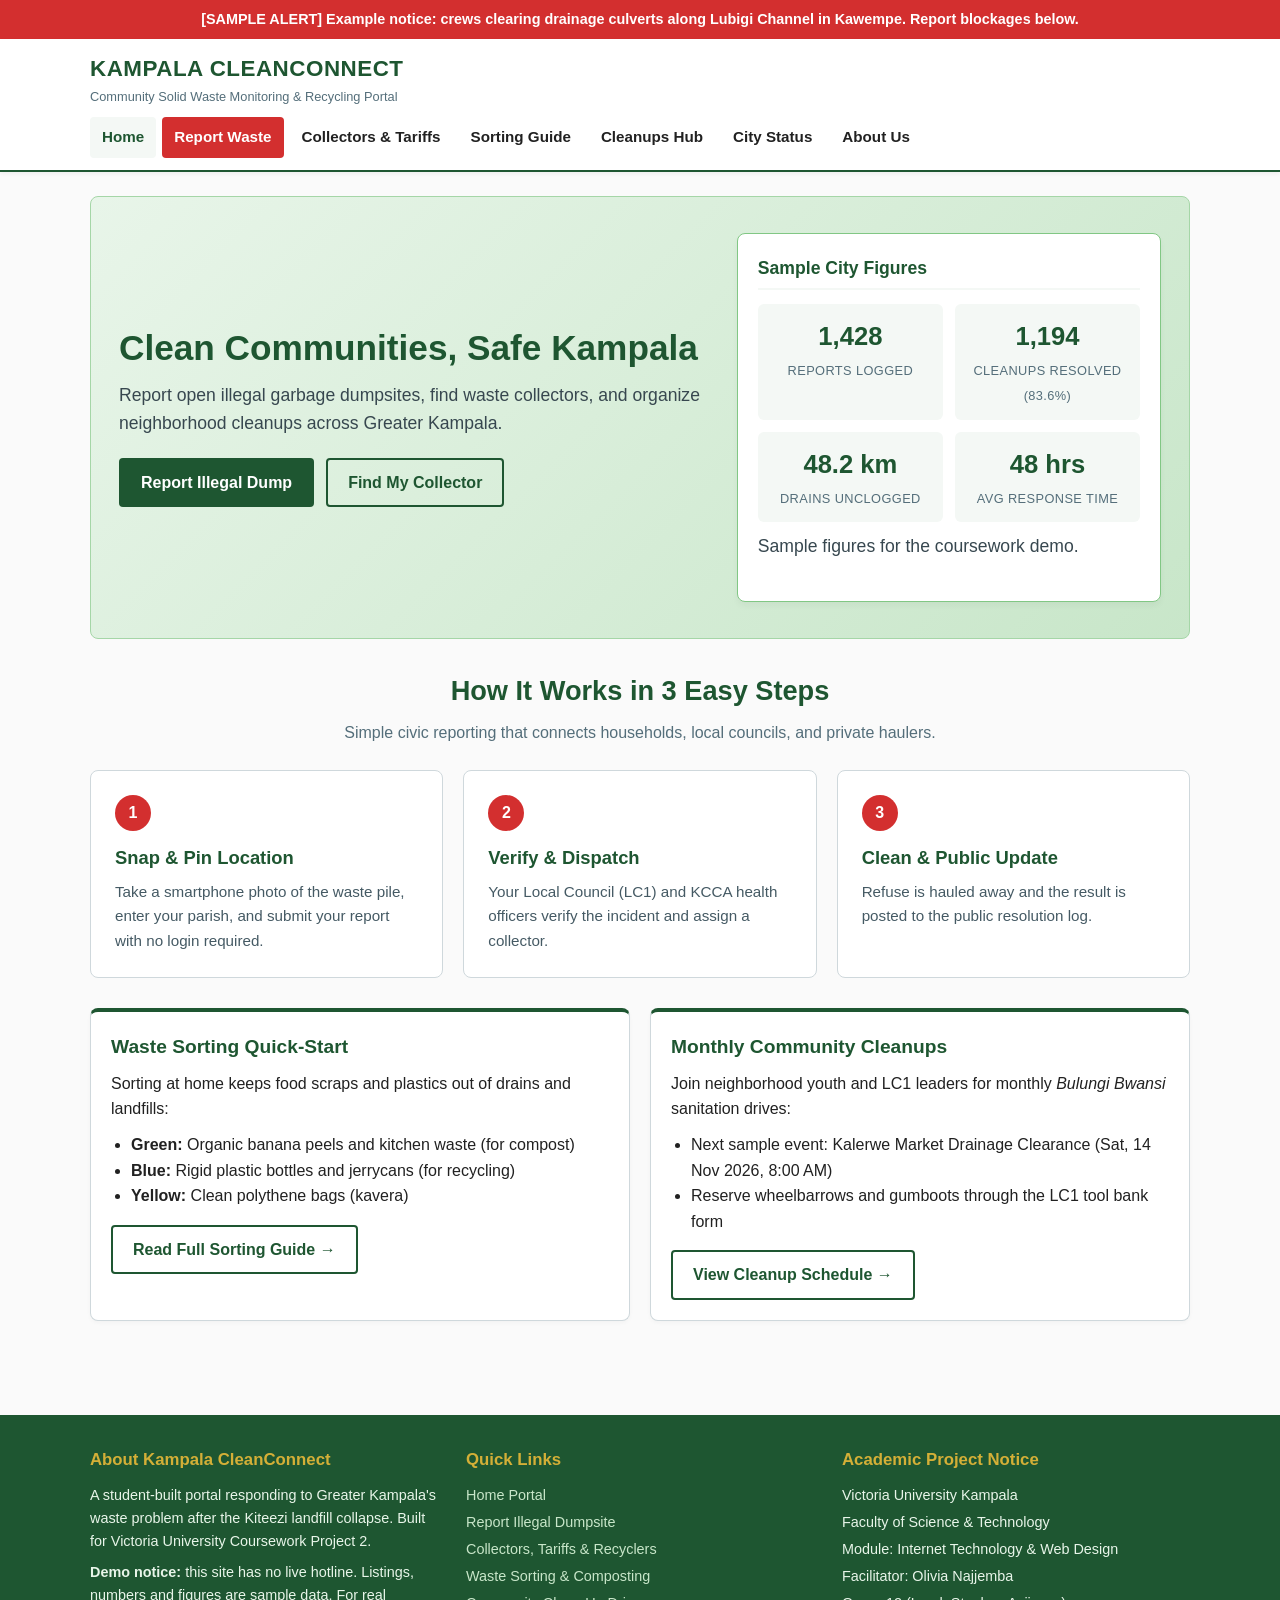
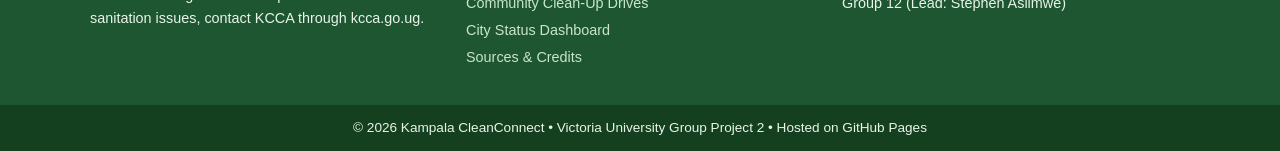
==== index.html @ 16b4427a "Initial commit for Kampala CleanConnect portal" ====
<!DOCTYPE html>
<html lang="en">
<head>
  <meta charset="UTF-8">
  <meta name="viewport" content="width=device-width, initial-scale=1.0">
  <meta name="description" content="Report illegal dumpsites, find waste collectors and join cleanups in Greater Kampala.">
  <title>Home | Kampala CleanConnect</title>
  <link rel="icon" href="data:,">
  <link rel="stylesheet" href="style.css">
</head>
<body>

  <a class="skip-link" href="#main">Skip to main content</a>

  <!-- Demo Notice Strip (Member 1: Stephen Asiimwe) -->
  <div class="alert-bar">
    [SAMPLE ALERT] Example notice: crews clearing drainage culverts along Lubigi Channel in Kawempe. Report blockages below.
  </div>

  <!-- Global Header & Navigation (Members 1 & 12: Stephen Asiimwe & Brian Ochieng) -->
  <header>
    <div class="header-container">
      <a href="index.html" class="brand">
        <span class="brand-title">KAMPALA CLEANCONNECT</span>
        <span class="brand-sub">Community Solid Waste Monitoring &amp; Recycling Portal</span>
      </a>
      <input type="checkbox" id="nav-toggle" class="nav-toggle">
      <label for="nav-toggle" class="nav-btn">&#9776; Menu</label>
      <nav aria-label="Main navigation">
        <ul>
          <li><a href="index.html" class="active" aria-current="page">Home</a></li>
          <li><a href="report.html" class="btn-report">Report Waste</a></li>
          <li><a href="directory.html">Collectors &amp; Tariffs</a></li>
          <li><a href="guide.html">Sorting Guide</a></li>
          <li><a href="cleanups.html">Cleanups Hub</a></li>
          <li><a href="dashboard.html">City Status</a></li>
          <li><a href="about.html">About Us</a></li>
        </ul>
      </nav>
    </div>
  </header>

  <main id="main" class="container">

    <!-- Hero Section (Member 1: Stephen Asiimwe) -->
    <section class="hero">
      <div>
        <h1>Clean Communities, Safe Kampala</h1>
        <p>Report open illegal garbage dumpsites, find waste collectors, and organize neighborhood cleanups across Greater Kampala.</p>
        <div class="hero-actions">
          <a href="report.html" class="btn btn-primary">Report Illegal Dump</a>
          <a href="directory.html" class="btn btn-outline">Find My Collector</a>
        </div>
      </div>
      <!-- Sample Telemetry Card (Member 12: Brian Ochieng) -->
      <div class="telemetry-card">
        <h2>Sample City Figures</h2>
        <div class="stat-grid">
          <div class="stat-box">
            <span class="stat-num">1,428</span>
            <span class="stat-label">Reports Logged</span>
          </div>
          <div class="stat-box">
            <span class="stat-num">1,194</span>
            <span class="stat-label">Cleanups Resolved (83.6%)</span>
          </div>
          <div class="stat-box">
            <span class="stat-num">48.2 km</span>
            <span class="stat-label">Drains Unclogged</span>
          </div>
          <div class="stat-box">
            <span class="stat-num">48 hrs</span>
            <span class="stat-label">Avg Response Time</span>
          </div>
        </div>
        <p class="sample-note">Sample figures for the coursework demo.</p>
      </div>
    </section>

    <!-- 3-Step Process Row (Member 2: Brenda Nakato) -->
    <section class="steps-section">
      <h2 class="section-title">How It Works in 3 Easy Steps</h2>
      <p class="section-sub">Simple civic reporting that connects households, local councils, and private haulers.</p>
      <div class="step-cards">
        <div class="step-card">
          <span class="step-num">1</span>
          <h3>Snap &amp; Pin Location</h3>
          <p>Take a smartphone photo of the waste pile, enter your parish, and submit your report with no login required.</p>
        </div>
        <div class="step-card">
          <span class="step-num">2</span>
          <h3>Verify &amp; Dispatch</h3>
          <p>Your Local Council (LC1) and KCCA health officers verify the incident and assign a collector.</p>
        </div>
        <div class="step-card">
          <span class="step-num">3</span>
          <h3>Clean &amp; Public Update</h3>
          <p>Refuse is hauled away and the result is posted to the public resolution log.</p>
        </div>
      </div>
    </section>

    <!-- Highlight Cards (CI-04: Stephen Asiimwe, CI-05: Brenda Nakato) -->
    <section class="highlight-grid">
      <div class="info-card">
        <h3>Waste Sorting Quick-Start</h3>
        <p>Sorting at home keeps food scraps and plastics out of drains and landfills:</p>
        <ul class="plain-list">
          <li><strong>Green:</strong> Organic banana peels and kitchen waste (for compost)</li>
          <li><strong>Blue:</strong> Rigid plastic bottles and jerrycans (for recycling)</li>
          <li><strong>Yellow:</strong> Clean polythene bags (kavera)</li>
        </ul>
        <a href="guide.html" class="btn btn-outline">Read Full Sorting Guide &rarr;</a>
      </div>
      <div class="info-card">
        <h3>Monthly Community Cleanups</h3>
        <p>Join neighborhood youth and LC1 leaders for monthly <em>Bulungi Bwansi</em> sanitation drives:</p>
        <ul class="plain-list">
          <li>Next sample event: Kalerwe Market Drainage Clearance (Sat, 14 Nov 2026, 8:00 AM)</li>
          <li>Reserve wheelbarrows and gumboots through the LC1 tool bank form</li>
        </ul>
        <a href="cleanups.html" class="btn btn-outline">View Cleanup Schedule &rarr;</a>
      </div>
    </section>
  </main>

  <!-- Global Footer (Member 12: Brian Ochieng) -->
  <footer>
    <div class="footer-container">
      <div class="footer-col">
        <h4>About Kampala CleanConnect</h4>
        <p>A student-built portal responding to Greater Kampala's waste problem after the Kiteezi landfill collapse. Built for Victoria University Coursework Project 2.</p>
        <p class="footer-note"><strong>Demo notice:</strong> this site has no live hotline. Listings, numbers and figures are sample data. For real sanitation issues, contact KCCA through kcca.go.ug.</p>
      </div>
      <div class="footer-col">
        <h4>Quick Links</h4>
        <ul>
          <li><a href="index.html">Home Portal</a></li>
          <li><a href="report.html">Report Illegal Dumpsite</a></li>
          <li><a href="directory.html">Collectors, Tariffs &amp; Recyclers</a></li>
          <li><a href="guide.html">Waste Sorting &amp; Composting</a></li>
          <li><a href="cleanups.html">Community Clean-Up Drives</a></li>
          <li><a href="dashboard.html">City Status Dashboard</a></li>
          <li><a href="about.html#sources">Sources &amp; Credits</a></li>
        </ul>
      </div>
      <div class="footer-col">
        <h4>Academic Project Notice</h4>
        <p>Victoria University Kampala</p>
        <p>Faculty of Science &amp; Technology</p>
        <p>Module: Internet Technology &amp; Web Design</p>
        <p>Facilitator: Olivia Najjemba</p>
        <p>Group 12 (Lead: Stephen Asiimwe)</p>
      </div>
    </div>
    <div class="footer-bottom">
      &copy; 2026 Kampala CleanConnect &bull; Victoria University Group Project 2 &bull; Hosted on GitHub Pages
    </div>
  </footer>

</body>
</html>
---- style.css ----
/* 
   Kampala CleanConnect - Hand-Coded CSS3 Stylesheet
   Module: Internet Technology & Web Design (Project 2)
   Victoria University Kampala - Facilitator: Olivia Najjemba
   Hand-coded by Group 12 (Lead: Stephen Asiimwe)
*/

:root {
  --primary: #1E5631;       /* Deep Forest Green */
  --primary-light: #2E7D32; /* Emerald Green */
  --accent: #D4AF37;        /* Gold Accent */
  --alert: #D32F2F;         /* Warning Red */
  --bg-light: #F4F8F5;      /* Subtle Mint Background */
  --text-dark: #212121;     /* Charcoal Ink */
  --text-muted: #546E7A;    /* Slate Gray */
  --white: #FFFFFF;
  --border: #CFD8DC;
  --max-w: 1140px;
}

* {
  box-sizing: border-box;
  margin: 0;
  padding: 0;
}

body {
  font-family: Calibri, 'Segoe UI', Arial, sans-serif;
  line-height: 1.6;
  color: var(--text-dark);
  background-color: #FAFAFA;
}

a { color: var(--primary-light); }

/* Skip link for keyboard users (Member 9: Ronald - Accessibility Lead) */
.skip-link {
  position: absolute;
  left: -999px;
  top: 0;
  background: var(--primary);
  color: var(--white);
  padding: 8px 14px;
  z-index: 200;
}
.skip-link:focus { left: 0; }

/* Global Alert Bar (Member 1: Stephen Asiimwe) */
.alert-bar {
  background-color: var(--alert);
  color: var(--white);
  padding: 8px 16px;
  font-size: 0.9rem;
  font-weight: bold;
  text-align: center;
}

/* Global Header & Nav (Member 1 & 12: Stephen & Brian) */
header {
  background-color: var(--white);
  border-bottom: 2px solid var(--primary);
  position: sticky;
  top: 0;
  z-index: 100;
  box-shadow: 0 2px 4px rgba(0,0,0,0.05);
}

.header-container {
  max-width: var(--max-w);
  margin: 0 auto;
  padding: 12px 20px;
  display: flex;
  flex-wrap: wrap;
  justify-content: space-between;
  align-items: center;
  gap: 10px;
}

.brand { text-decoration: none; }

.brand-title {
  display: block;
  font-size: 1.4rem;
  font-weight: bold;
  color: var(--primary);
  letter-spacing: 0.5px;
}

.brand-sub {
  display: block;
  font-size: 0.8rem;
  color: var(--text-muted);
}

nav ul {
  list-style: none;
  display: flex;
  flex-wrap: wrap;
  gap: 6px;
}

nav a {
  display: block;
  padding: 8px 12px;
  color: var(--text-dark);
  text-decoration: none;
  font-weight: bold;
  font-size: 0.95rem;
  border-radius: 4px;
}

nav a:hover, nav a.active {
  background-color: var(--bg-light);
  color: var(--primary);
}

.btn-report {
  background-color: var(--alert);
  color: var(--white);
}

.btn-report:hover {
  background-color: #B71C1C;
  color: var(--white);
}

/* CSS-only mobile menu (hamburger) */
.nav-toggle {
  position: absolute;
  opacity: 0;
  pointer-events: none;
}

.nav-btn {
  display: none;
  cursor: pointer;
  border: 2px solid var(--primary);
  color: var(--primary);
  font-weight: bold;
  padding: 6px 12px;
  border-radius: 4px;
}

.nav-toggle:focus + .nav-btn { outline: 3px solid var(--accent); }

.container {
  max-width: var(--max-w);
  margin: 0 auto;
  padding: 24px 20px;
}

/* Breadcrumb trail on inner pages */
.breadcrumb ol {
  list-style: none;
  display: flex;
  flex-wrap: wrap;
  gap: 8px;
  font-size: 0.9rem;
  margin-bottom: 16px;
  color: var(--text-muted);
}

.breadcrumb li + li::before {
  content: "\203A";
  margin-right: 8px;
}

/* Hero Section (Member 1: Stephen Asiimwe) */
.hero {
  background: linear-gradient(135deg, #E8F5E9 0%, #C8E6C9 100%);
  border: 1px solid #A5D6A7;
  border-radius: 8px;
  padding: 36px 28px;
  margin-bottom: 30px;
  display: grid;
  grid-template-columns: 1.4fr 1fr;
  gap: 24px;
  align-items: center;
}

.hero h1 {
  font-size: 2.2rem;
  color: var(--primary);
  line-height: 1.2;
  margin-bottom: 12px;
}

.hero p {
  font-size: 1.1rem;
  margin-bottom: 20px;
  color: #37474F;
}

.hero-actions {
  display: flex;
  flex-wrap: wrap;
  gap: 12px;
}

.btn {
  display: inline-block;
  padding: 10px 20px;
  border-radius: 4px;
  font-weight: bold;
  font-size: 1rem;
  text-decoration: none;
  cursor: pointer;
  border: 2px solid transparent;
  transition: all 0.2s;
}

.btn-primary {
  background-color: var(--primary);
  color: var(--white);
}

.btn-primary:hover { background-color: var(--primary-light); }

.btn-outline {
  background-color: transparent;
  color: var(--primary);
  border-color: var(--primary);
}

.btn-outline:hover {
  background-color: var(--primary);
  color: var(--white);
}

.btn-alert {
  background-color: var(--alert);
  color: var(--white);
  padding: 12px 28px;
}

.btn-alert:hover { background-color: #B71C1C; }

.btn-small { padding: 6px 12px; font-size: 0.85rem; }
.btn-block { width: 100%; }

/* Sample Telemetry Card (Member 12: Brian Ochieng) */
.telemetry-card {
  background-color: var(--white);
  border: 1px solid #81C784;
  border-radius: 8px;
  padding: 20px;
  box-shadow: 0 4px 6px rgba(0,0,0,0.04);
}

.telemetry-card h2 {
  color: var(--primary);
  font-size: 1.1rem;
  margin-bottom: 14px;
  border-bottom: 2px solid var(--bg-light);
  padding-bottom: 6px;
}

.sample-note {
  font-size: 0.8rem;
  color: var(--text-muted);
  margin-top: 10px;
}

.stat-grid {
  display: grid;
  grid-template-columns: 1fr 1fr;
  gap: 12px;
}

.stat-grid-4 {
  grid-template-columns: repeat(4, 1fr);
  margin-bottom: 30px;
}

.stat-box {
  background-color: var(--bg-light);
  padding: 12px;
  border-radius: 6px;
  text-align: center;
}

.stat-white {
  background-color: var(--white);
  border: 1px solid var(--border);
  padding: 20px;
}

.stat-num {
  display: block;
  font-size: 1.6rem;
  font-weight: bold;
  color: var(--primary);
}

.stat-green { color: var(--primary-light); }
.stat-red { color: var(--alert); }
.stat-blue { color: #1565C0; }

.stat-label {
  font-size: 0.8rem;
  color: var(--text-muted);
  text-transform: uppercase;
  letter-spacing: 0.4px;
}

/* 3-Step Process (Member 2: Brenda Nakato) */
.steps-section {
  margin-bottom: 30px;
  text-align: center;
}

.section-title {
  font-size: 1.7rem;
  color: var(--primary);
  margin-bottom: 8px;
}

.section-sub {
  color: var(--text-muted);
  margin-bottom: 24px;
}

.sub-title {
  font-size: 1.25rem;
  color: var(--primary);
  margin: 24px 0 12px;
}

.step-cards {
  display: grid;
  grid-template-columns: repeat(3, 1fr);
  gap: 20px;
  text-align: left;
}

.step-card {
  background-color: var(--white);
  border: 1px solid var(--border);
  border-radius: 8px;
  padding: 24px;
  position: relative;
}

.step-num {
  display: inline-block;
  width: 36px;
  height: 36px;
  line-height: 36px;
  text-align: center;
  background-color: var(--alert);
  color: var(--white);
  font-weight: bold;
  border-radius: 50%;
  margin-bottom: 12px;
}

.step-card h3 {
  font-size: 1.15rem;
  color: var(--primary);
  margin-bottom: 8px;
}

.step-card p {
  color: #455A64;
  font-size: 0.95rem;
}

.highlight-grid {
  display: grid;
  grid-template-columns: 1fr 1fr;
  gap: 20px;
  margin-bottom: 30px;
}

.plain-list {
  padding-left: 20px;
  margin: 10px 0 16px;
}

/* Data tables (Members 6, 7, 10, 12) */
.table-wrap {
  overflow-x: auto;
  margin-bottom: 24px;
}

.data-table {
  width: 100%;
  border-collapse: collapse;
  background-color: var(--white);
  border: 1px solid var(--border);
}

.data-table th, .data-table td {
  padding: 12px 14px;
  text-align: left;
  border-bottom: 1px solid var(--border);
}

.data-table th {
  background-color: var(--primary);
  color: var(--white);
  font-size: 0.9rem;
}

.data-table tr:nth-child(even) { background-color: var(--bg-light); }
.data-table tr:hover { background-color: #E8F5E9; }

.table-intro {
  color: var(--text-muted);
  margin-bottom: 12px;
}

.data-notice {
  background-color: #FFF8E1;
  border-left: 4px solid var(--accent);
  padding: 10px 14px;
  margin-bottom: 20px;
  font-size: 0.95rem;
}

/* Directory filter bar (Member 5: Patience Atuhaire) */
.filter-bar {
  display: flex;
  flex-wrap: wrap;
  align-items: center;
  gap: 12px;
  background-color: var(--white);
  border: 1px solid var(--border);
  border-radius: 8px;
  padding: 14px 16px;
  margin-bottom: 8px;
}

.filter-bar .form-control { width: auto; min-width: 220px; }

.filter-msg {
  font-size: 0.9rem;
  color: var(--text-muted);
  margin-bottom: 8px;
}

/* Forms (Members 3, 4, 11) */
.form-box {
  background-color: var(--white);
  border: 1px solid var(--border);
  border-radius: 8px;
  padding: 28px;
  max-width: 760px;
}

.form-spaced { margin-top: 28px; }

fieldset {
  border: none;
  margin-bottom: 20px;
}

legend {
  font-size: 1.15rem;
  font-weight: bold;
  color: var(--primary);
  margin-bottom: 12px;
  padding-bottom: 4px;
  border-bottom: 2px solid var(--bg-light);
  width: 100%;
}

.form-group { margin-bottom: 16px; }

.form-group label, .field-label {
  display: block;
  font-weight: bold;
  margin-bottom: 6px;
  font-size: 0.95rem;
}

.form-control {
  width: 100%;
  padding: 10px 12px;
  border: 1px solid #90A4AE;
  border-radius: 4px;
  font-size: 1rem;
  font-family: inherit;
}

.form-control:focus {
  outline: none;
  border-color: var(--primary);
  box-shadow: 0 0 0 3px rgba(30,86,49,0.2);
}

.hint {
  display: block;
  color: var(--text-muted);
  margin-top: 4px;
}

.radio-group, .checkbox-group {
  display: flex;
  flex-direction: column;
  gap: 8px;
}

.radio-label, .checkbox-label {
  display: block;
  font-weight: normal;
  cursor: pointer;
}

.form-group .urgent { color: var(--alert); font-weight: bold; }

.form-actions {
  display: flex;
  gap: 12px;
  justify-content: flex-end;
}

.two-col {
  display: grid;
  grid-template-columns: 1fr 1fr;
  gap: 16px;
}

/* Sorting guide cards (Member 8: Gloria Namubiru) */
.card-grid {
  display: grid;
  grid-template-columns: repeat(2, 1fr);
  gap: 20px;
  margin-bottom: 30px;
}

.info-card {
  background-color: var(--white);
  border: 1px solid var(--border);
  border-radius: 8px;
  padding: 20px;
  border-top: 4px solid var(--primary);
  box-shadow: 0 2px 4px rgba(0,0,0,0.03);
}

.info-card.organic { border-top-color: #4CAF50; }
.info-card.plastic { border-top-color: #2196F3; }
.info-card.kavera { border-top-color: #FFC107; }
.info-card.toxic { border-top-color: #E91E63; }

.info-card h3 {
  font-size: 1.2rem;
  margin-bottom: 8px;
  color: var(--primary);
}

.info-card p { margin-bottom: 8px; }

.card-tip {
  background-color: var(--bg-light);
  padding: 8px 10px;
  border-radius: 4px;
  font-size: 0.95rem;
}

.badge {
  display: inline-block;
  padding: 4px 8px;
  font-size: 0.75rem;
  font-weight: bold;
  background-color: var(--bg-light);
  color: var(--primary);
  border-radius: 4px;
  margin-bottom: 8px;
  text-transform: uppercase;
}

/* Composting & Luganda box (Member 9: Ronald Ssemwogerere) */
.guide-panel, .panel {
  background-color: var(--white);
  border: 1px solid var(--border);
  border-radius: 8px;
  padding: 24px 28px;
  margin-bottom: 28px;
}

.panel p { margin-bottom: 12px; line-height: 1.7; }

.compost-list {
  padding-left: 24px;
  line-height: 1.8;
  margin-bottom: 20px;
}

.luganda-box {
  background-color: var(--bg-light);
  border-left: 4px solid var(--primary);
  padding: 14px 18px;
  border-radius: 4px;
}

.luganda-box h3 {
  color: var(--primary);
  font-size: 1.05rem;
  margin-bottom: 8px;
}

/* About page lists */
.team-list, .source-list {
  padding-left: 24px;
  line-height: 1.8;
  color: #37474F;
}

.source-list li { margin-bottom: 8px; overflow-wrap: anywhere; }

/* Global Footer (Member 12: Brian Ochieng) */
footer {
  background-color: var(--primary);
  color: #E8F5E9;
  margin-top: 40px;
}

.footer-container {
  max-width: var(--max-w);
  margin: 0 auto;
  padding: 32px 20px;
  display: grid;
  grid-template-columns: repeat(3, 1fr);
  gap: 28px;
}

.footer-col h4 {
  color: var(--accent);
  margin-bottom: 10px;
  font-size: 1.05rem;
}

.footer-col p, .footer-col li {
  font-size: 0.9rem;
  margin-bottom: 4px;
}

.footer-col ul { list-style: none; }

.footer-col a {
  color: #C8E6C9;
  text-decoration: none;
}

.footer-col a:hover { color: var(--white); text-decoration: underline; }

.footer-note { margin-top: 8px; }

.footer-bottom {
  background-color: #14401F;
  text-align: center;
  padding: 12px;
  font-size: 0.85rem;
}

/* Responsive adjustments */
@media (max-width: 768px) {
  .nav-btn { display: inline-block; }
  nav { display: none; width: 100%; }
  .nav-toggle:checked ~ nav { display: block; }
  nav ul { flex-direction: column; }
  .hero { grid-template-columns: 1fr; padding: 24px 18px; }
  .hero h1 { font-size: 1.7rem; }
  .step-cards, .highlight-grid, .card-grid, .footer-container, .two-col { grid-template-columns: 1fr; }
  .stat-grid-4 { grid-template-columns: 1fr 1fr; }
  .form-box { padding: 18px; }
}
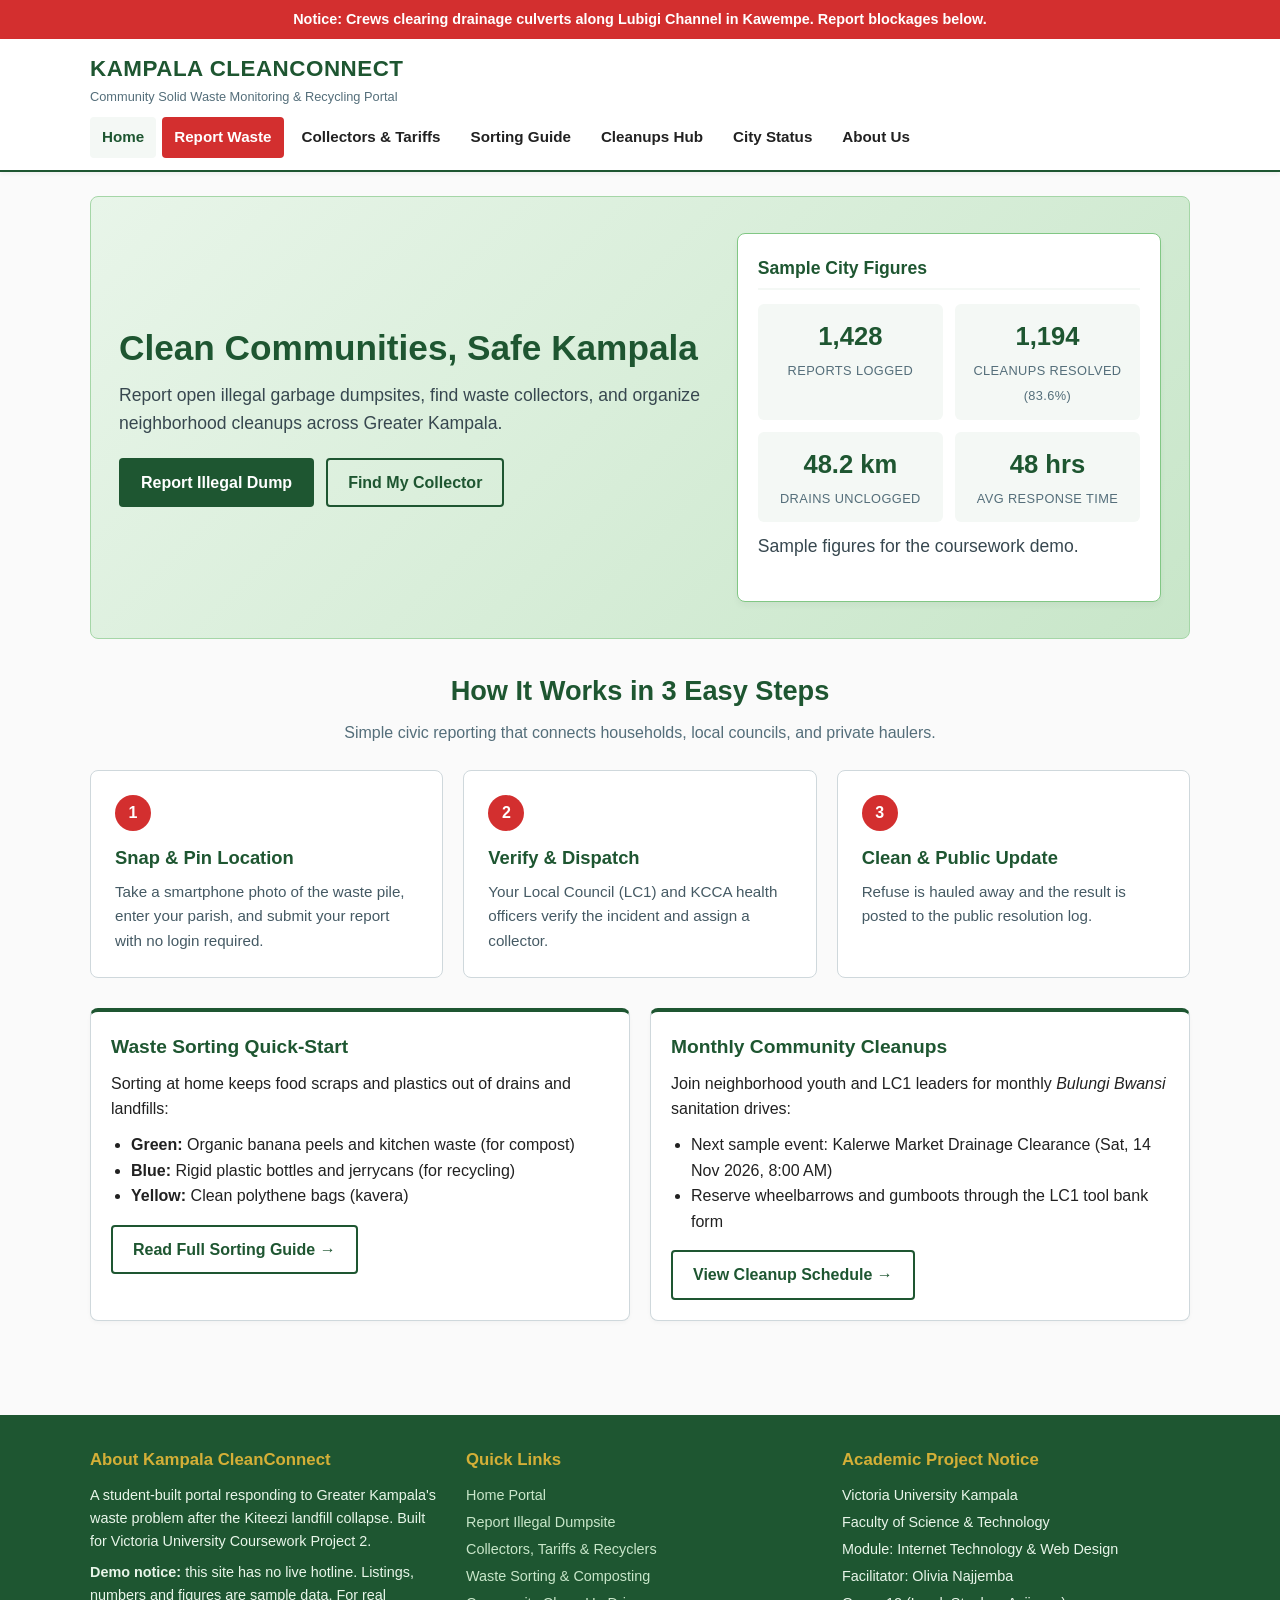
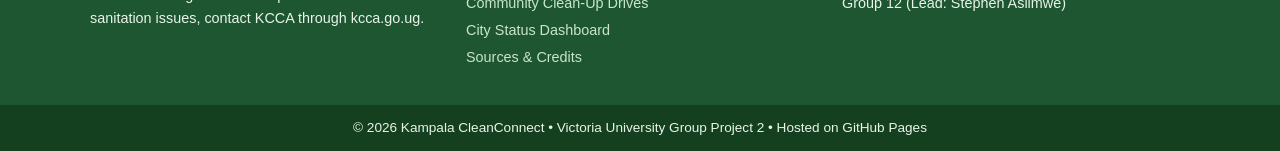
==== commit c96205af: "Update team member names and roles across multiple HTML files; add footer and header sections for im" ====
--- a/index.html
+++ b/index.html
@@ -8,16 +8,17 @@
   <link rel="icon" href="data:,">
   <link rel="stylesheet" href="style.css">
 </head>
+
 <body>
 
   <a class="skip-link" href="#main">Skip to main content</a>
 
   <!-- Demo Notice Strip (Member 1: Stephen Asiimwe) -->
   <div class="alert-bar">
-    [SAMPLE ALERT] Example notice: crews clearing drainage culverts along Lubigi Channel in Kawempe. Report blockages below.
+   Notice: Crews clearing drainage culverts along Lubigi Channel in Kawempe. Report blockages below.
   </div>
 
-  <!-- Global Header & Navigation (Members 1 & 12: Stephen Asiimwe & Brian Ochieng) -->
+  <!-- Global Header & Navigation (Members 1 & 12: Stephen Asiimwe & Adrian Kaboole Elisha) -->
   <header>
     <div class="header-container">
       <a href="index.html" class="brand">
@@ -52,7 +53,7 @@
           <a href="directory.html" class="btn btn-outline">Find My Collector</a>
         </div>
       </div>
-      <!-- Sample Telemetry Card (Member 12: Brian Ochieng) -->
+      <!-- Sample Telemetry Card (Member 12: Adrian Kaboole Elisha) -->
       <div class="telemetry-card">
         <h2>Sample City Figures</h2>
         <div class="stat-grid">
@@ -124,7 +125,7 @@
     </section>
   </main>
 
-  <!-- Global Footer (Member 12: Brian Ochieng) -->
+  <!-- Global Footer (Member 12: Adrian Kaboole Elisha) -->
   <footer>
     <div class="footer-container">
       <div class="footer-col">
--- a/style.css
+++ b/style.css
@@ -6,15 +6,15 @@
 */
 
 :root {
-  --primary: #1E5631;       /* Deep Forest Green */
-  --primary-light: #2E7D32; /* Emerald Green */
-  --accent: #D4AF37;        /* Gold Accent */
-  --alert: #D32F2F;         /* Warning Red */
-  --bg-light: #F4F8F5;      /* Subtle Mint Background */
-  --text-dark: #212121;     /* Charcoal Ink */
-  --text-muted: #546E7A;    /* Slate Gray */
-  --white: #FFFFFF;
-  --border: #CFD8DC;
+  --primary: #1e5631; /* Deep Forest Green */
+  --primary-light: #2e7d32; /* Emerald Green */
+  --accent: #d4af37; /* Gold Accent */
+  --alert: #d32f2f; /* Warning Red */
+  --bg-light: #f4f8f5; /* Subtle Mint Background */
+  --text-dark: #212121; /* Charcoal Ink */
+  --text-muted: #546e7a; /* Slate Gray */
+  --white: #ffffff;
+  --border: #cfd8dc;
   --max-w: 1140px;
 }
 
@@ -25,13 +25,15 @@
 }
 
 body {
-  font-family: Calibri, 'Segoe UI', Arial, sans-serif;
+  font-family: Calibri, "Segoe UI", Arial, sans-serif;
   line-height: 1.6;
   color: var(--text-dark);
-  background-color: #FAFAFA;
-}
-
-a { color: var(--primary-light); }
+  background-color: #fafafa;
+}
+
+a {
+  color: var(--primary-light);
+}
 
 /* Skip link for keyboard users (Member 9: Ronald - Accessibility Lead) */
 .skip-link {
@@ -43,7 +45,9 @@
   padding: 8px 14px;
   z-index: 200;
 }
-.skip-link:focus { left: 0; }
+.skip-link:focus {
+  left: 0;
+}
 
 /* Global Alert Bar (Member 1: Stephen Asiimwe) */
 .alert-bar {
@@ -62,7 +66,7 @@
   position: sticky;
   top: 0;
   z-index: 100;
-  box-shadow: 0 2px 4px rgba(0,0,0,0.05);
+  box-shadow: 0 2px 4px rgba(0, 0, 0, 0.05);
 }
 
 .header-container {
@@ -76,7 +80,9 @@
   gap: 10px;
 }
 
-.brand { text-decoration: none; }
+.brand {
+  text-decoration: none;
+}
 
 .brand-title {
   display: block;
@@ -109,7 +115,8 @@
   border-radius: 4px;
 }
 
-nav a:hover, nav a.active {
+nav a:hover,
+nav a.active {
   background-color: var(--bg-light);
   color: var(--primary);
 }
@@ -120,7 +127,7 @@
 }
 
 .btn-report:hover {
-  background-color: #B71C1C;
+  background-color: #b71c1c;
   color: var(--white);
 }
 
@@ -141,7 +148,9 @@
   border-radius: 4px;
 }
 
-.nav-toggle:focus + .nav-btn { outline: 3px solid var(--accent); }
+.nav-toggle:focus + .nav-btn {
+  outline: 3px solid var(--accent);
+}
 
 .container {
   max-width: var(--max-w);
@@ -167,8 +176,8 @@
 
 /* Hero Section (Member 1: Stephen Asiimwe) */
 .hero {
-  background: linear-gradient(135deg, #E8F5E9 0%, #C8E6C9 100%);
-  border: 1px solid #A5D6A7;
+  background: linear-gradient(135deg, #e8f5e9 0%, #c8e6c9 100%);
+  border: 1px solid #a5d6a7;
   border-radius: 8px;
   padding: 36px 28px;
   margin-bottom: 30px;
@@ -188,7 +197,7 @@
 .hero p {
   font-size: 1.1rem;
   margin-bottom: 20px;
-  color: #37474F;
+  color: #37474f;
 }
 
 .hero-actions {
@@ -214,7 +223,9 @@
   color: var(--white);
 }
 
-.btn-primary:hover { background-color: var(--primary-light); }
+.btn-primary:hover {
+  background-color: var(--primary-light);
+}
 
 .btn-outline {
   background-color: transparent;
@@ -233,18 +244,25 @@
   padding: 12px 28px;
 }
 
-.btn-alert:hover { background-color: #B71C1C; }
-
-.btn-small { padding: 6px 12px; font-size: 0.85rem; }
-.btn-block { width: 100%; }
-
-/* Sample Telemetry Card (Member 12: Brian Ochieng) */
+.btn-alert:hover {
+  background-color: #b71c1c;
+}
+
+.btn-small {
+  padding: 6px 12px;
+  font-size: 0.85rem;
+}
+.btn-block {
+  width: 100%;
+}
+
+/* Sample Telemetry Card (Member 12: Adrian Kaboole Elisha) */
 .telemetry-card {
   background-color: var(--white);
-  border: 1px solid #81C784;
+  border: 1px solid #81c784;
   border-radius: 8px;
   padding: 20px;
-  box-shadow: 0 4px 6px rgba(0,0,0,0.04);
+  box-shadow: 0 4px 6px rgba(0, 0, 0, 0.04);
 }
 
 .telemetry-card h2 {
@@ -292,9 +310,15 @@
   color: var(--primary);
 }
 
-.stat-green { color: var(--primary-light); }
-.stat-red { color: var(--alert); }
-.stat-blue { color: #1565C0; }
+.stat-green {
+  color: var(--primary-light);
+}
+.stat-red {
+  color: var(--alert);
+}
+.stat-blue {
+  color: #1565c0;
+}
 
 .stat-label {
   font-size: 0.8rem;
@@ -361,7 +385,7 @@
 }
 
 .step-card p {
-  color: #455A64;
+  color: #455a64;
   font-size: 0.95rem;
 }
 
@@ -390,7 +414,8 @@
   border: 1px solid var(--border);
 }
 
-.data-table th, .data-table td {
+.data-table th,
+.data-table td {
   padding: 12px 14px;
   text-align: left;
   border-bottom: 1px solid var(--border);
@@ -402,8 +427,12 @@
   font-size: 0.9rem;
 }
 
-.data-table tr:nth-child(even) { background-color: var(--bg-light); }
-.data-table tr:hover { background-color: #E8F5E9; }
+.data-table tr:nth-child(even) {
+  background-color: var(--bg-light);
+}
+.data-table tr:hover {
+  background-color: #e8f5e9;
+}
 
 .table-intro {
   color: var(--text-muted);
@@ -411,14 +440,14 @@
 }
 
 .data-notice {
-  background-color: #FFF8E1;
+  background-color: #fff8e1;
   border-left: 4px solid var(--accent);
   padding: 10px 14px;
   margin-bottom: 20px;
   font-size: 0.95rem;
 }
 
-/* Directory filter bar (Member 5: Patience Atuhaire) */
+/* Directory filter bar (Member 5: Sherura Samuel) */
 .filter-bar {
   display: flex;
   flex-wrap: wrap;
@@ -431,7 +460,10 @@
   margin-bottom: 8px;
 }
 
-.filter-bar .form-control { width: auto; min-width: 220px; }
+.filter-bar .form-control {
+  width: auto;
+  min-width: 220px;
+}
 
 .filter-msg {
   font-size: 0.9rem;
@@ -448,7 +480,9 @@
   max-width: 760px;
 }
 
-.form-spaced { margin-top: 28px; }
+.form-spaced {
+  margin-top: 28px;
+}
 
 fieldset {
   border: none;
@@ -465,9 +499,12 @@
   width: 100%;
 }
 
-.form-group { margin-bottom: 16px; }
-
-.form-group label, .field-label {
+.form-group {
+  margin-bottom: 16px;
+}
+
+.form-group label,
+.field-label {
   display: block;
   font-weight: bold;
   margin-bottom: 6px;
@@ -477,7 +514,7 @@
 .form-control {
   width: 100%;
   padding: 10px 12px;
-  border: 1px solid #90A4AE;
+  border: 1px solid #90a4ae;
   border-radius: 4px;
   font-size: 1rem;
   font-family: inherit;
@@ -486,7 +523,7 @@
 .form-control:focus {
   outline: none;
   border-color: var(--primary);
-  box-shadow: 0 0 0 3px rgba(30,86,49,0.2);
+  box-shadow: 0 0 0 3px rgba(30, 86, 49, 0.2);
 }
 
 .hint {
@@ -495,19 +532,24 @@
   margin-top: 4px;
 }
 
-.radio-group, .checkbox-group {
+.radio-group,
+.checkbox-group {
   display: flex;
   flex-direction: column;
   gap: 8px;
 }
 
-.radio-label, .checkbox-label {
+.radio-label,
+.checkbox-label {
   display: block;
   font-weight: normal;
   cursor: pointer;
 }
 
-.form-group .urgent { color: var(--alert); font-weight: bold; }
+.form-group .urgent {
+  color: var(--alert);
+  font-weight: bold;
+}
 
 .form-actions {
   display: flex;
@@ -535,13 +577,21 @@
   border-radius: 8px;
   padding: 20px;
   border-top: 4px solid var(--primary);
-  box-shadow: 0 2px 4px rgba(0,0,0,0.03);
-}
-
-.info-card.organic { border-top-color: #4CAF50; }
-.info-card.plastic { border-top-color: #2196F3; }
-.info-card.kavera { border-top-color: #FFC107; }
-.info-card.toxic { border-top-color: #E91E63; }
+  box-shadow: 0 2px 4px rgba(0, 0, 0, 0.03);
+}
+
+.info-card.organic {
+  border-top-color: #4caf50;
+}
+.info-card.plastic {
+  border-top-color: #2196f3;
+}
+.info-card.kavera {
+  border-top-color: #ffc107;
+}
+.info-card.toxic {
+  border-top-color: #e91e63;
+}
 
 .info-card h3 {
   font-size: 1.2rem;
@@ -549,7 +599,9 @@
   color: var(--primary);
 }
 
-.info-card p { margin-bottom: 8px; }
+.info-card p {
+  margin-bottom: 8px;
+}
 
 .card-tip {
   background-color: var(--bg-light);
@@ -571,7 +623,8 @@
 }
 
 /* Composting & Luganda box (Member 9: Ronald Ssemwogerere) */
-.guide-panel, .panel {
+.guide-panel,
+.panel {
   background-color: var(--white);
   border: 1px solid var(--border);
   border-radius: 8px;
@@ -579,7 +632,10 @@
   margin-bottom: 28px;
 }
 
-.panel p { margin-bottom: 12px; line-height: 1.7; }
+.panel p {
+  margin-bottom: 12px;
+  line-height: 1.7;
+}
 
 .compost-list {
   padding-left: 24px;
@@ -601,18 +657,22 @@
 }
 
 /* About page lists */
-.team-list, .source-list {
+.team-list,
+.source-list {
   padding-left: 24px;
   line-height: 1.8;
-  color: #37474F;
-}
-
-.source-list li { margin-bottom: 8px; overflow-wrap: anywhere; }
-
-/* Global Footer (Member 12: Brian Ochieng) */
+  color: #37474f;
+}
+
+.source-list li {
+  margin-bottom: 8px;
+  overflow-wrap: anywhere;
+}
+
+/* Global Footer (Member 12: Adrian Kaboole Elisha) */
 footer {
   background-color: var(--primary);
-  color: #E8F5E9;
+  color: #e8f5e9;
   margin-top: 40px;
 }
 
@@ -631,24 +691,32 @@
   font-size: 1.05rem;
 }
 
-.footer-col p, .footer-col li {
+.footer-col p,
+.footer-col li {
   font-size: 0.9rem;
   margin-bottom: 4px;
 }
 
-.footer-col ul { list-style: none; }
+.footer-col ul {
+  list-style: none;
+}
 
 .footer-col a {
-  color: #C8E6C9;
+  color: #c8e6c9;
   text-decoration: none;
 }
 
-.footer-col a:hover { color: var(--white); text-decoration: underline; }
-
-.footer-note { margin-top: 8px; }
+.footer-col a:hover {
+  color: var(--white);
+  text-decoration: underline;
+}
+
+.footer-note {
+  margin-top: 8px;
+}
 
 .footer-bottom {
-  background-color: #14401F;
+  background-color: #14401f;
   text-align: center;
   padding: 12px;
   font-size: 0.85rem;
@@ -656,13 +724,37 @@
 
 /* Responsive adjustments */
 @media (max-width: 768px) {
-  .nav-btn { display: inline-block; }
-  nav { display: none; width: 100%; }
-  .nav-toggle:checked ~ nav { display: block; }
-  nav ul { flex-direction: column; }
-  .hero { grid-template-columns: 1fr; padding: 24px 18px; }
-  .hero h1 { font-size: 1.7rem; }
-  .step-cards, .highlight-grid, .card-grid, .footer-container, .two-col { grid-template-columns: 1fr; }
-  .stat-grid-4 { grid-template-columns: 1fr 1fr; }
-  .form-box { padding: 18px; }
-}
+  .nav-btn {
+    display: inline-block;
+  }
+  nav {
+    display: none;
+    width: 100%;
+  }
+  .nav-toggle:checked ~ nav {
+    display: block;
+  }
+  nav ul {
+    flex-direction: column;
+  }
+  .hero {
+    grid-template-columns: 1fr;
+    padding: 24px 18px;
+  }
+  .hero h1 {
+    font-size: 1.7rem;
+  }
+  .step-cards,
+  .highlight-grid,
+  .card-grid,
+  .footer-container,
+  .two-col {
+    grid-template-columns: 1fr;
+  }
+  .stat-grid-4 {
+    grid-template-columns: 1fr 1fr;
+  }
+  .form-box {
+    padding: 18px;
+  }
+}
